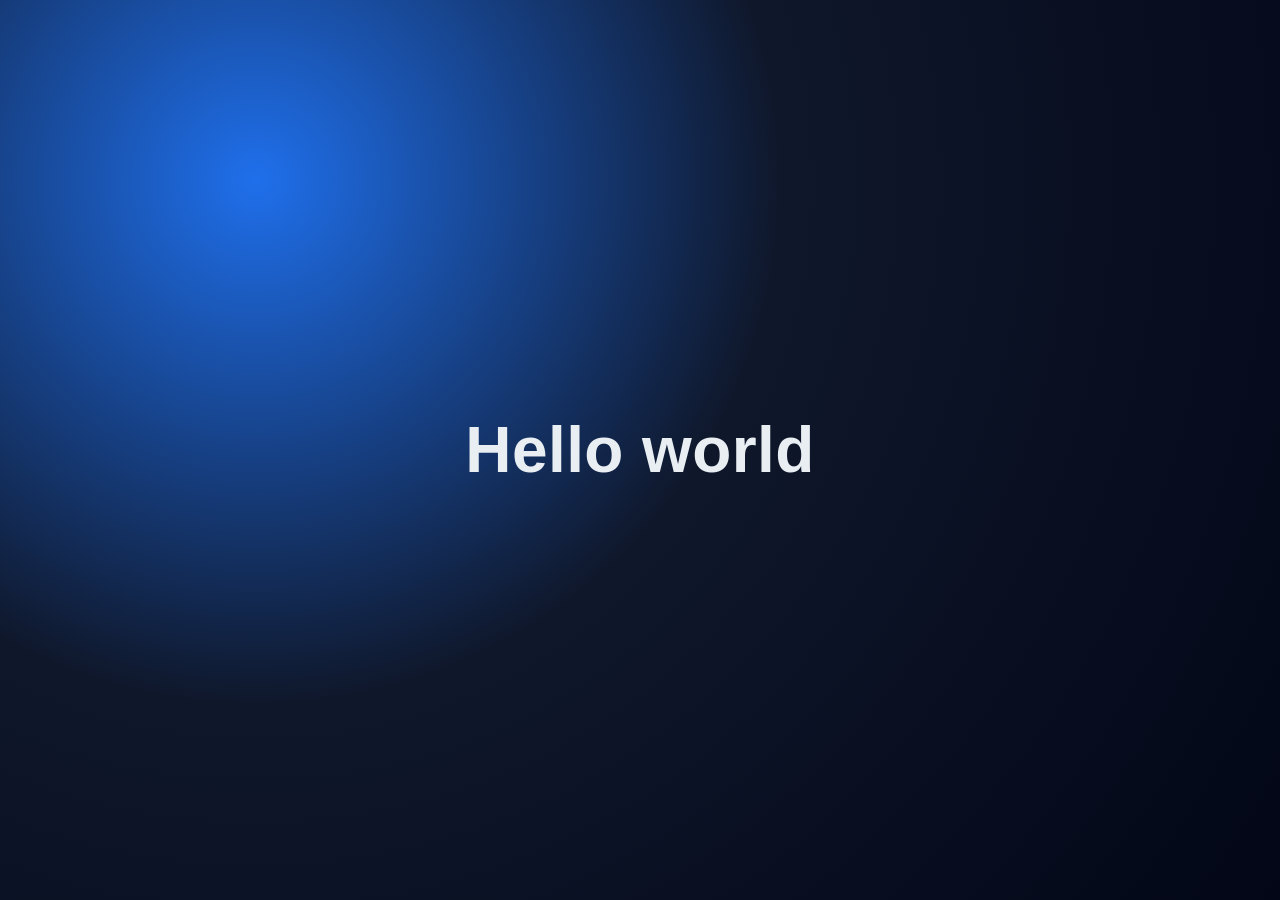
==== hello.html @ d7f7f08b "Add login button and demo auth redirect to hello page" ====
<!DOCTYPE html>
<html lang="pl">
<head>
<meta charset="UTF-8" />
<meta name="viewport" content="width=device-width, initial-scale=1.0" />
<title>Hello</title>
<style>
  :root{
    color-scheme: dark;
  }
  *{
    box-sizing:border-box;
  }
  body{
    margin:0;
    min-height:100vh;
    display:grid;
    place-items:center;
    font-family:Inter, Arial, sans-serif;
    background:radial-gradient(circle at 20% 20%, #1f6feb 0%, #0f172a 42%, #020617 100%);
    color:#e9eef3;
  }
  h1{
    margin:0;
    font-size:clamp(2rem, 6vw, 4rem);
    letter-spacing:.4px;
  }
</style>
</head>
<body>
  <h1>Hello world</h1>
</body>
</html>
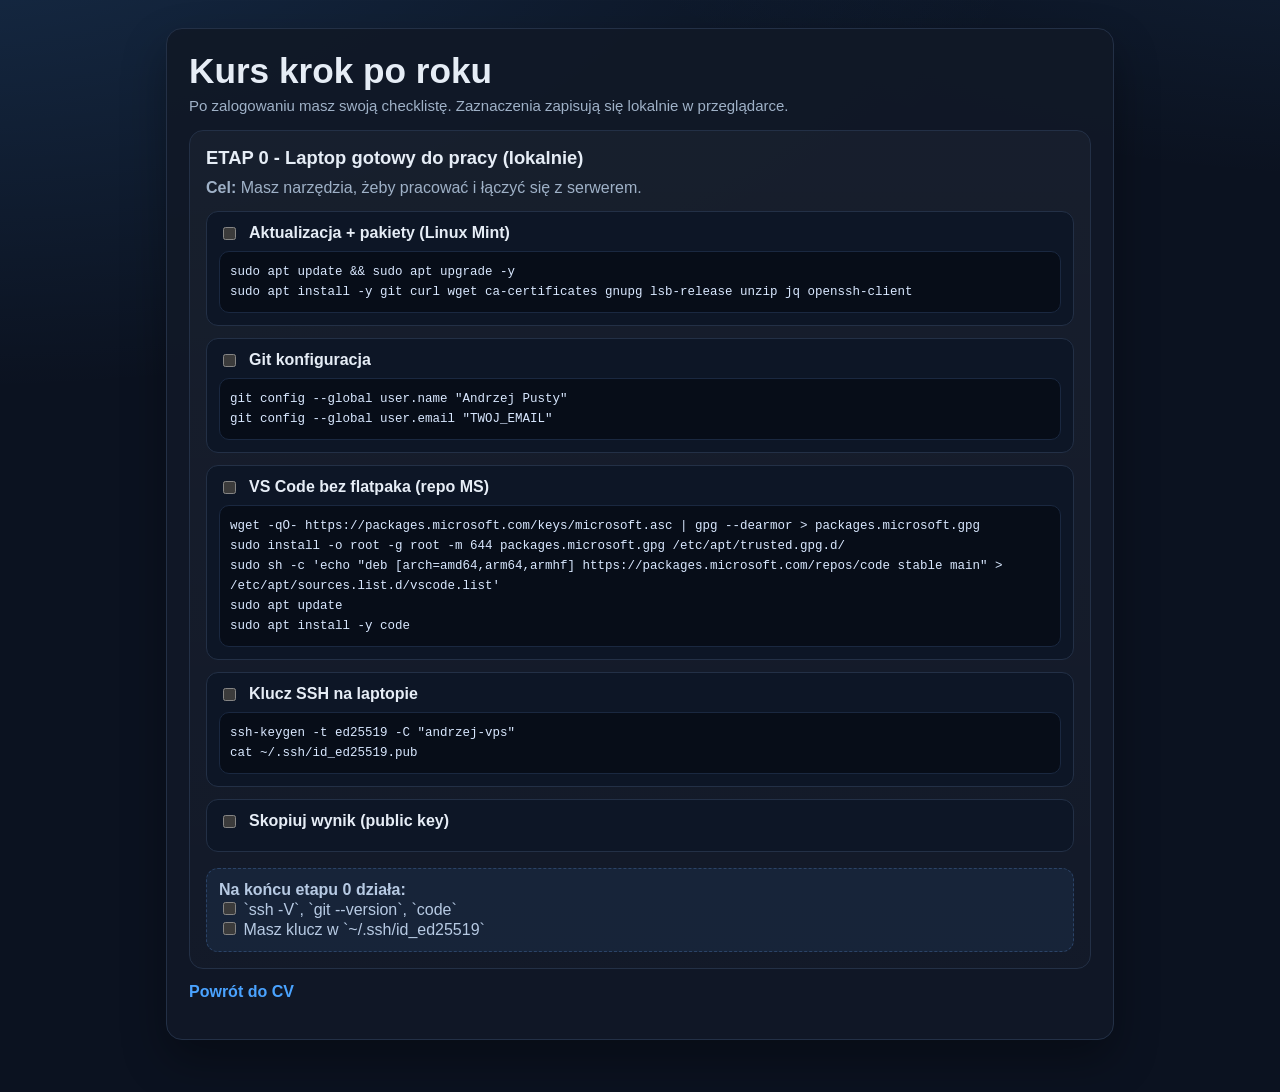
==== commit 3b3f7ee4: "Replace hello page with Etap 0 course checklist" ====
--- a/hello.html
+++ b/hello.html
@@ -3,31 +3,213 @@
 <head>
 <meta charset="UTF-8" />
 <meta name="viewport" content="width=device-width, initial-scale=1.0" />
-<title>Hello</title>
+<title>Kurs - Etap 0</title>
 <style>
   :root{
+    --bg:#0b1220;
+    --card:#111827;
+    --line:#233046;
+    --text:#e6edf6;
+    --muted:#9fb1c7;
+    --accent:#4aa3ff;
     color-scheme: dark;
   }
-  *{
-    box-sizing:border-box;
-  }
+  *{ box-sizing:border-box; }
   body{
     margin:0;
-    min-height:100vh;
+    font-family:Inter, Arial, sans-serif;
+    color:var(--text);
+    background:
+      radial-gradient(1100px 500px at -5% -10%, rgba(74,163,255,.18), transparent),
+      radial-gradient(900px 400px at 110% -20%, rgba(74,163,255,.14), transparent),
+      var(--bg);
+  }
+  .wrap{
+    max-width:980px;
+    margin:28px auto;
+    padding:0 16px 24px;
+  }
+  .panel{
+    background:rgba(17,24,39,.92);
+    border:1px solid var(--line);
+    border-radius:16px;
+    padding:22px;
+    box-shadow:0 20px 45px rgba(0,0,0,.33);
+  }
+  h1{
+    margin:0 0 6px;
+    font-size:clamp(1.5rem, 4vw, 2.2rem);
+  }
+  .lead{
+    margin:0 0 16px;
+    color:var(--muted);
+    font-size:15px;
+  }
+  .stage{
+    border:1px solid var(--line);
+    border-radius:14px;
+    padding:16px;
+    background:linear-gradient(180deg, rgba(255,255,255,.03), rgba(255,255,255,.01));
+  }
+  h2{
+    margin:0;
+    font-size:1.15rem;
+  }
+  .goal{
+    margin:10px 0 14px;
+    color:var(--muted);
+  }
+  .steps{
     display:grid;
-    place-items:center;
-    font-family:Inter, Arial, sans-serif;
-    background:radial-gradient(circle at 20% 20%, #1f6feb 0%, #0f172a 42%, #020617 100%);
-    color:#e9eef3;
-  }
-  h1{
-    margin:0;
-    font-size:clamp(2rem, 6vw, 4rem);
-    letter-spacing:.4px;
-  }
+    gap:12px;
+  }
+  .step{
+    border:1px solid var(--line);
+    border-radius:12px;
+    padding:12px;
+    background:#0d1626;
+  }
+  .step-head{
+    display:flex;
+    align-items:flex-start;
+    gap:10px;
+    margin-bottom:8px;
+  }
+  .step label{
+    font-weight:700;
+    cursor:pointer;
+  }
+  .step code{
+    display:block;
+    white-space:pre-wrap;
+    word-break:break-word;
+    font-family:ui-monospace, SFMono-Regular, Menlo, Monaco, Consolas, "Liberation Mono", "Courier New", monospace;
+    font-size:12.5px;
+    line-height:1.6;
+    padding:10px;
+    border-radius:10px;
+    background:#070d18;
+    border:1px solid #1a2840;
+    color:#d9e8ff;
+  }
+  .done{
+    margin-top:16px;
+    border:1px dashed #2b4367;
+    border-radius:12px;
+    padding:12px;
+    color:#b7cae3;
+    background:rgba(74,163,255,.08);
+  }
+  .back{
+    margin-top:14px;
+  }
+  .back a{
+    color:var(--accent);
+    text-decoration:none;
+    font-weight:700;
+  }
+  .back a:hover{ text-decoration:underline; }
 </style>
 </head>
 <body>
-  <h1>Hello world</h1>
+  <div class="wrap">
+    <main class="panel">
+      <h1>Kurs krok po roku</h1>
+      <p class="lead">Po zalogowaniu masz swoją checklistę. Zaznaczenia zapisują się lokalnie w przeglądarce.</p>
+
+      <section class="stage" aria-labelledby="stage0-title">
+        <h2 id="stage0-title">ETAP 0 - Laptop gotowy do pracy (lokalnie)</h2>
+        <p class="goal"><strong>Cel:</strong> Masz narzędzia, żeby pracować i łączyć się z serwerem.</p>
+
+        <div class="steps">
+          <article class="step">
+            <div class="step-head">
+              <input type="checkbox" id="step0-1" data-step />
+              <label for="step0-1">Aktualizacja + pakiety (Linux Mint)</label>
+            </div>
+            <code>sudo apt update && sudo apt upgrade -y
+sudo apt install -y git curl wget ca-certificates gnupg lsb-release unzip jq openssh-client</code>
+          </article>
+
+          <article class="step">
+            <div class="step-head">
+              <input type="checkbox" id="step0-2" data-step />
+              <label for="step0-2">Git konfiguracja</label>
+            </div>
+            <code>git config --global user.name "Andrzej Pusty"
+git config --global user.email "TWOJ_EMAIL"</code>
+          </article>
+
+          <article class="step">
+            <div class="step-head">
+              <input type="checkbox" id="step0-3" data-step />
+              <label for="step0-3">VS Code bez flatpaka (repo MS)</label>
+            </div>
+            <code>wget -qO- https://packages.microsoft.com/keys/microsoft.asc | gpg --dearmor > packages.microsoft.gpg
+sudo install -o root -g root -m 644 packages.microsoft.gpg /etc/apt/trusted.gpg.d/
+sudo sh -c 'echo "deb [arch=amd64,arm64,armhf] https://packages.microsoft.com/repos/code stable main" > /etc/apt/sources.list.d/vscode.list'
+sudo apt update
+sudo apt install -y code</code>
+          </article>
+
+          <article class="step">
+            <div class="step-head">
+              <input type="checkbox" id="step0-4" data-step />
+              <label for="step0-4">Klucz SSH na laptopie</label>
+            </div>
+            <code>ssh-keygen -t ed25519 -C "andrzej-vps"
+cat ~/.ssh/id_ed25519.pub</code>
+          </article>
+
+          <article class="step">
+            <div class="step-head">
+              <input type="checkbox" id="step0-5" data-step />
+              <label for="step0-5">Skopiuj wynik (public key)</label>
+            </div>
+          </article>
+        </div>
+
+        <div class="done">
+          <strong>Na końcu etapu 0 działa:</strong>
+          <div>
+            <label><input type="checkbox" id="step0-6" data-step /> `ssh -V`, `git --version`, `code`</label>
+          </div>
+          <div>
+            <label><input type="checkbox" id="step0-7" data-step /> Masz klucz w `~/.ssh/id_ed25519`</label>
+          </div>
+        </div>
+      </section>
+
+      <p class="back"><a href="index.html">Powrót do CV</a></p>
+    </main>
+  </div>
+
+  <script>
+    const STORAGE_KEY = "kurs_etap0_checklist_v1";
+    const checkboxes = Array.from(document.querySelectorAll("input[data-step]"));
+
+    function loadProgress(){
+      try{
+        const raw = localStorage.getItem(STORAGE_KEY);
+        if(!raw) return;
+        const saved = JSON.parse(raw);
+        checkboxes.forEach((cb) => {
+          cb.checked = Boolean(saved[cb.id]);
+        });
+      }catch(_e){
+      }
+    }
+
+    function saveProgress(){
+      const payload = {};
+      checkboxes.forEach((cb) => {
+        payload[cb.id] = cb.checked;
+      });
+      localStorage.setItem(STORAGE_KEY, JSON.stringify(payload));
+    }
+
+    loadProgress();
+    checkboxes.forEach((cb) => cb.addEventListener("change", saveProgress));
+  </script>
 </body>
 </html>
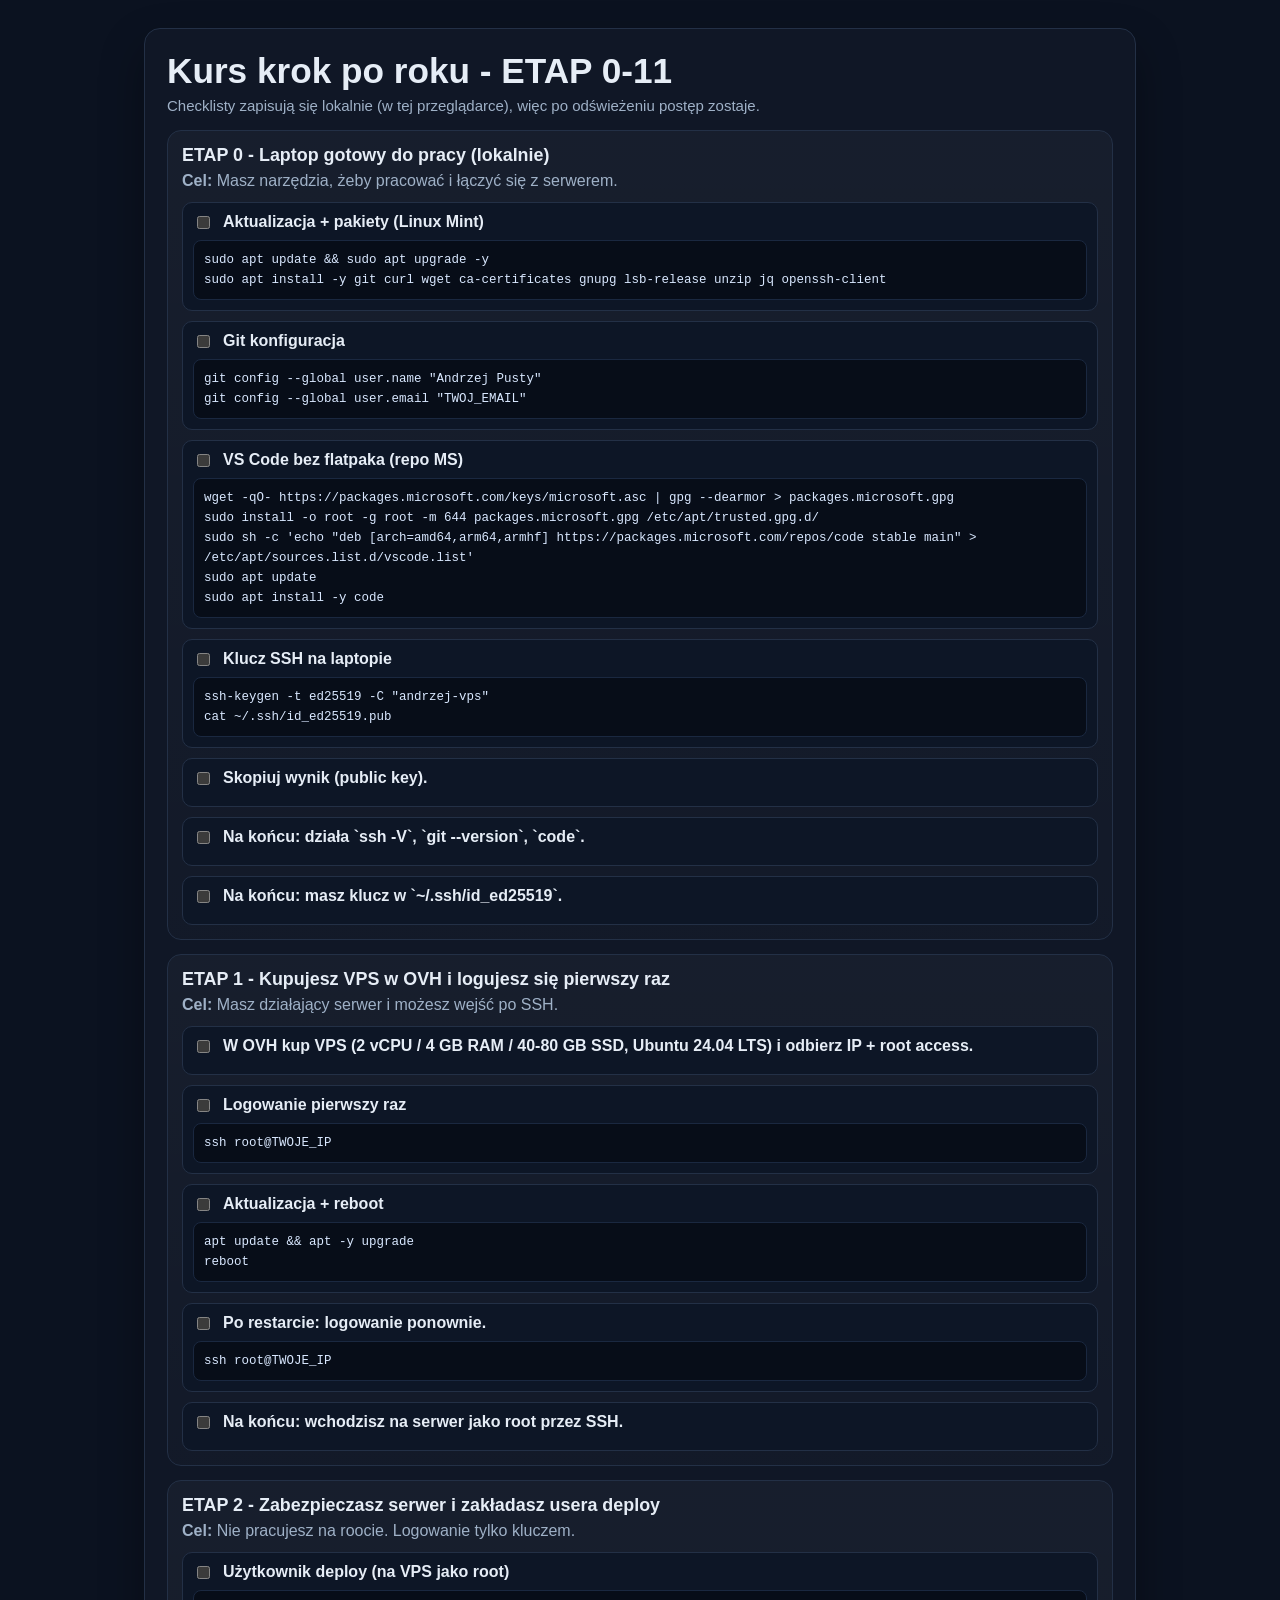
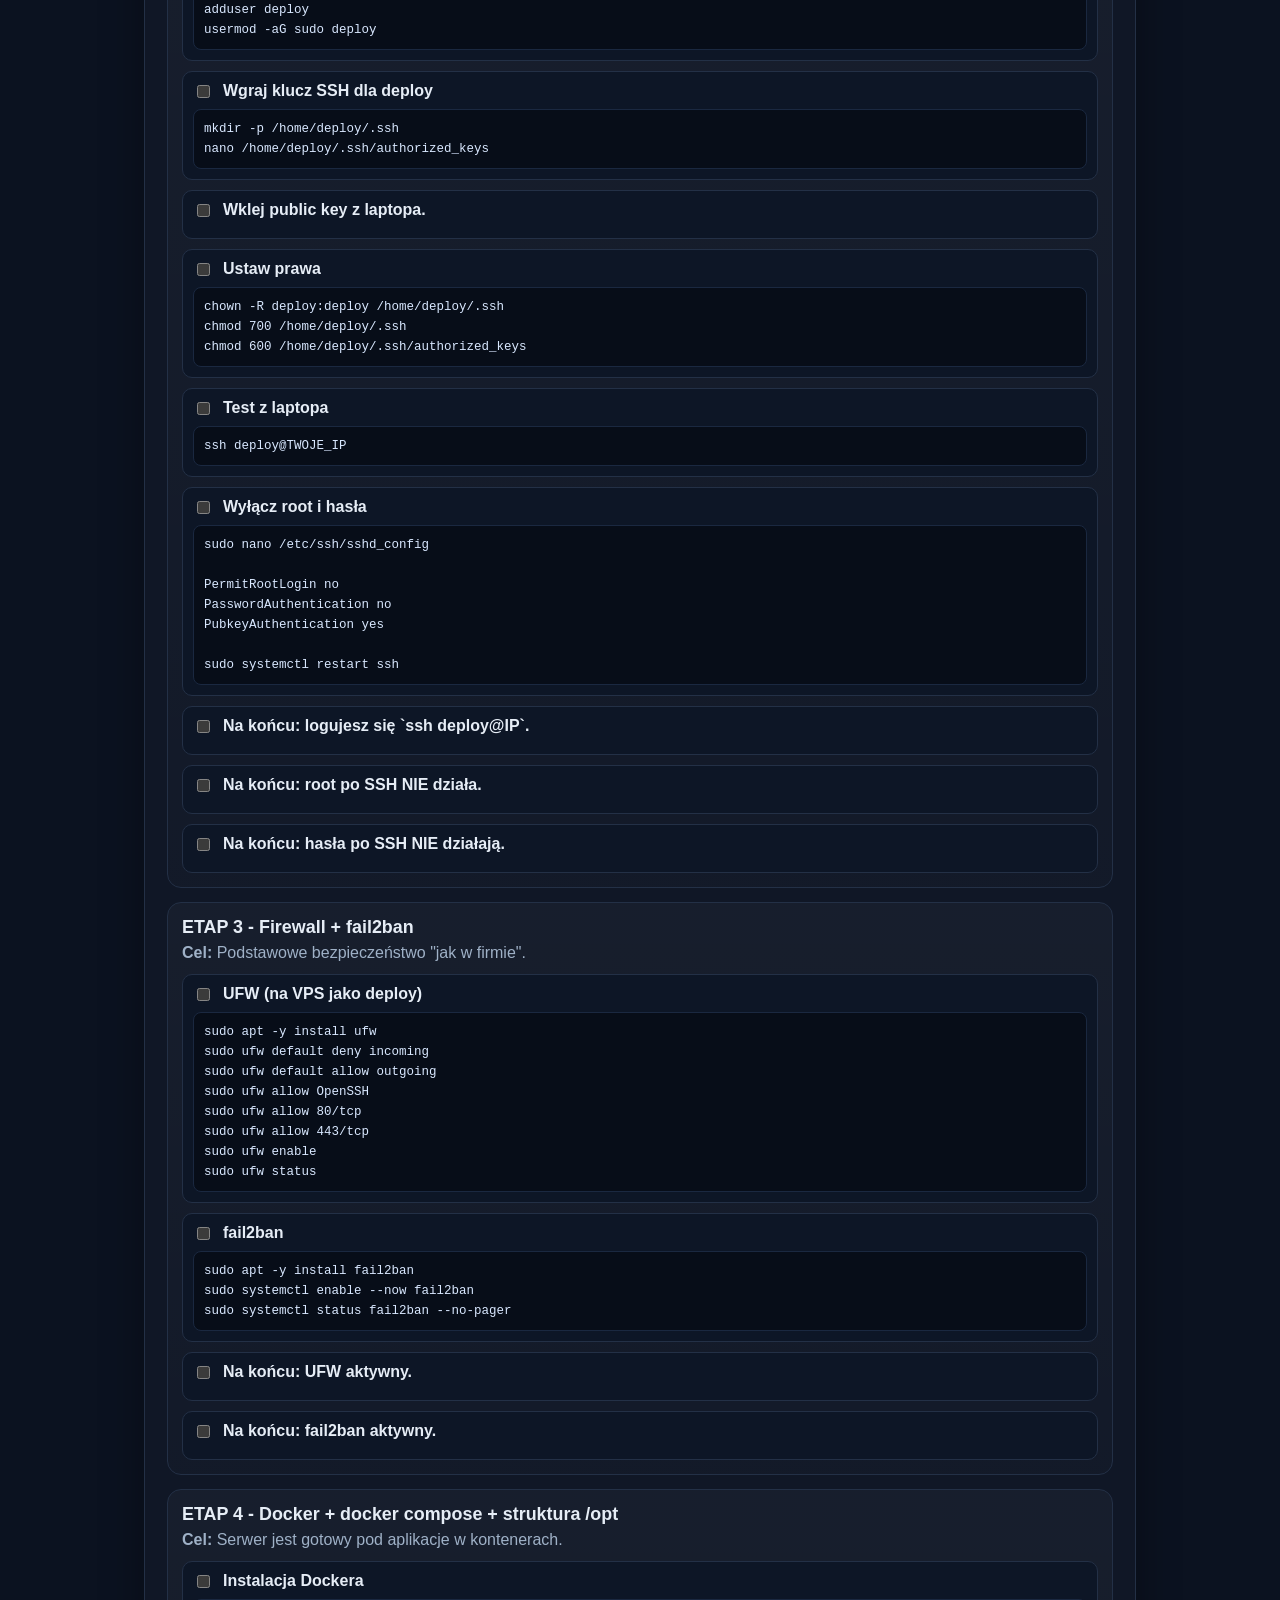
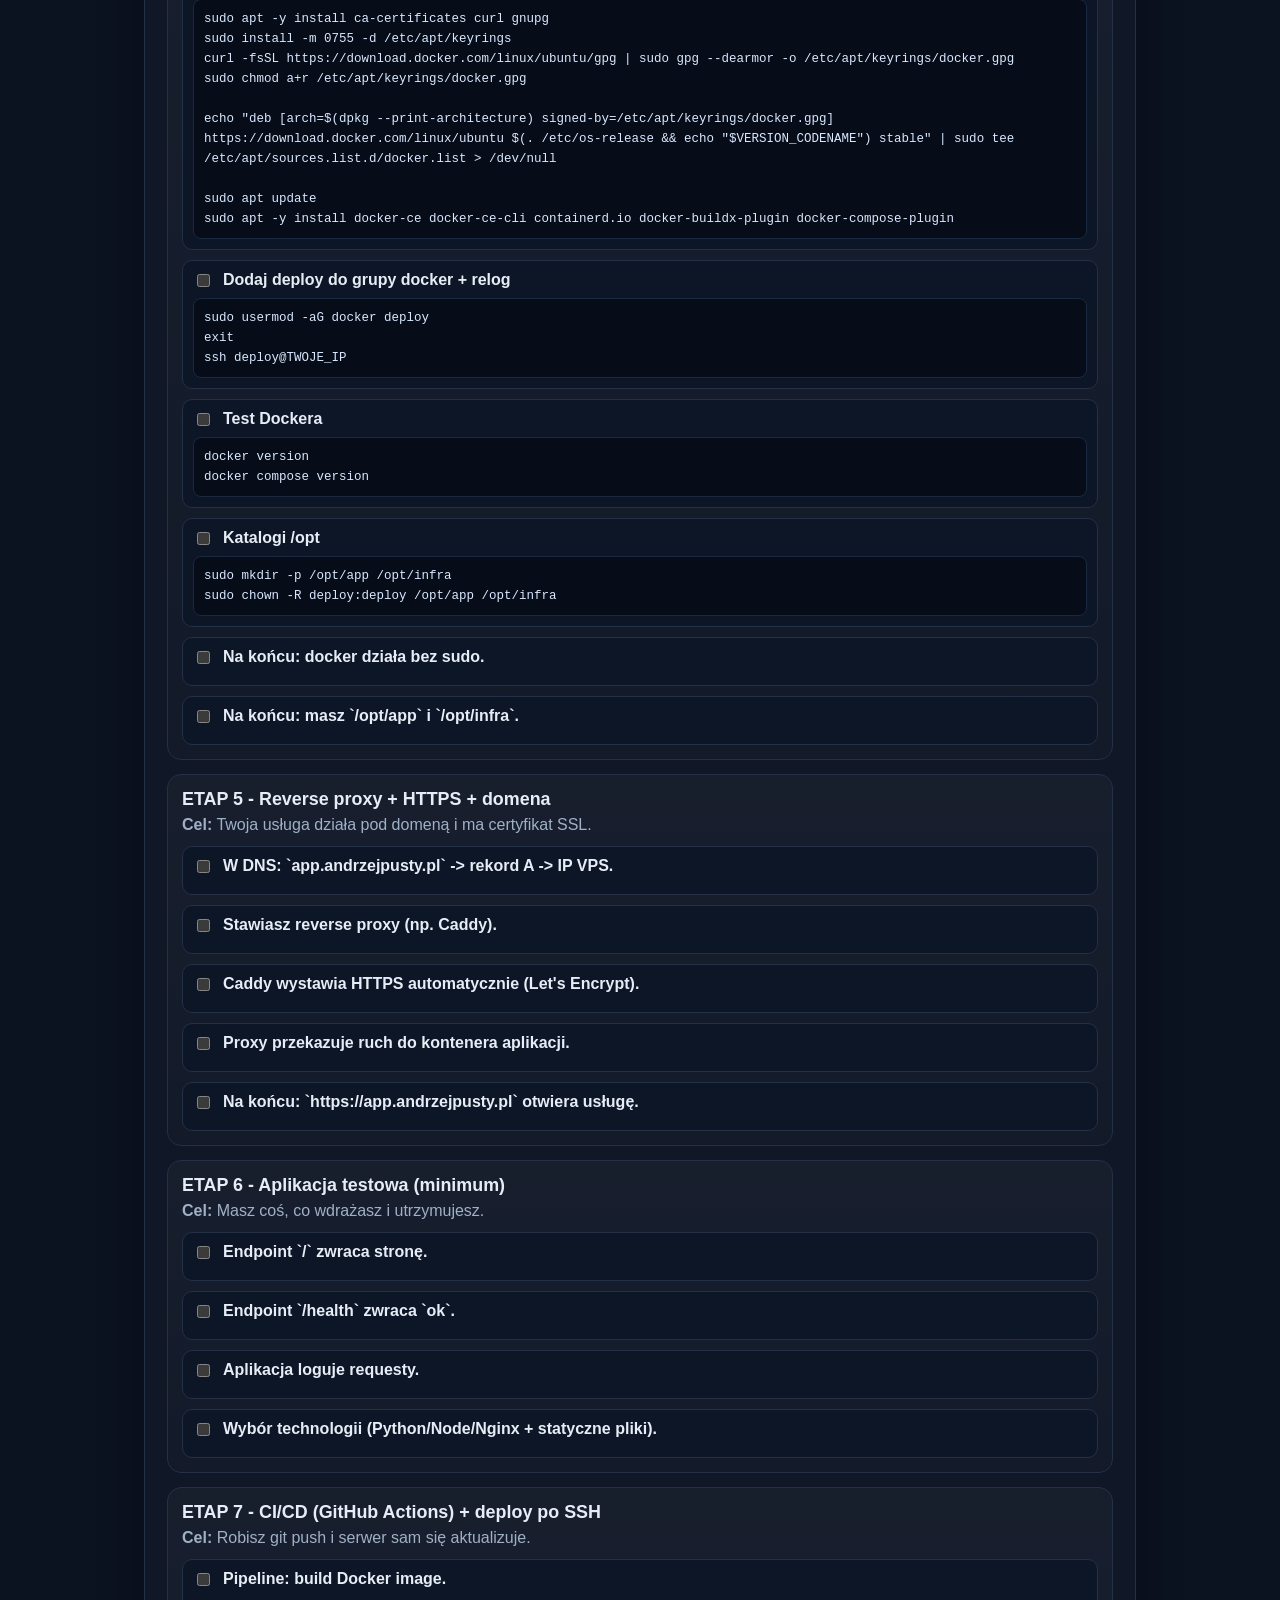
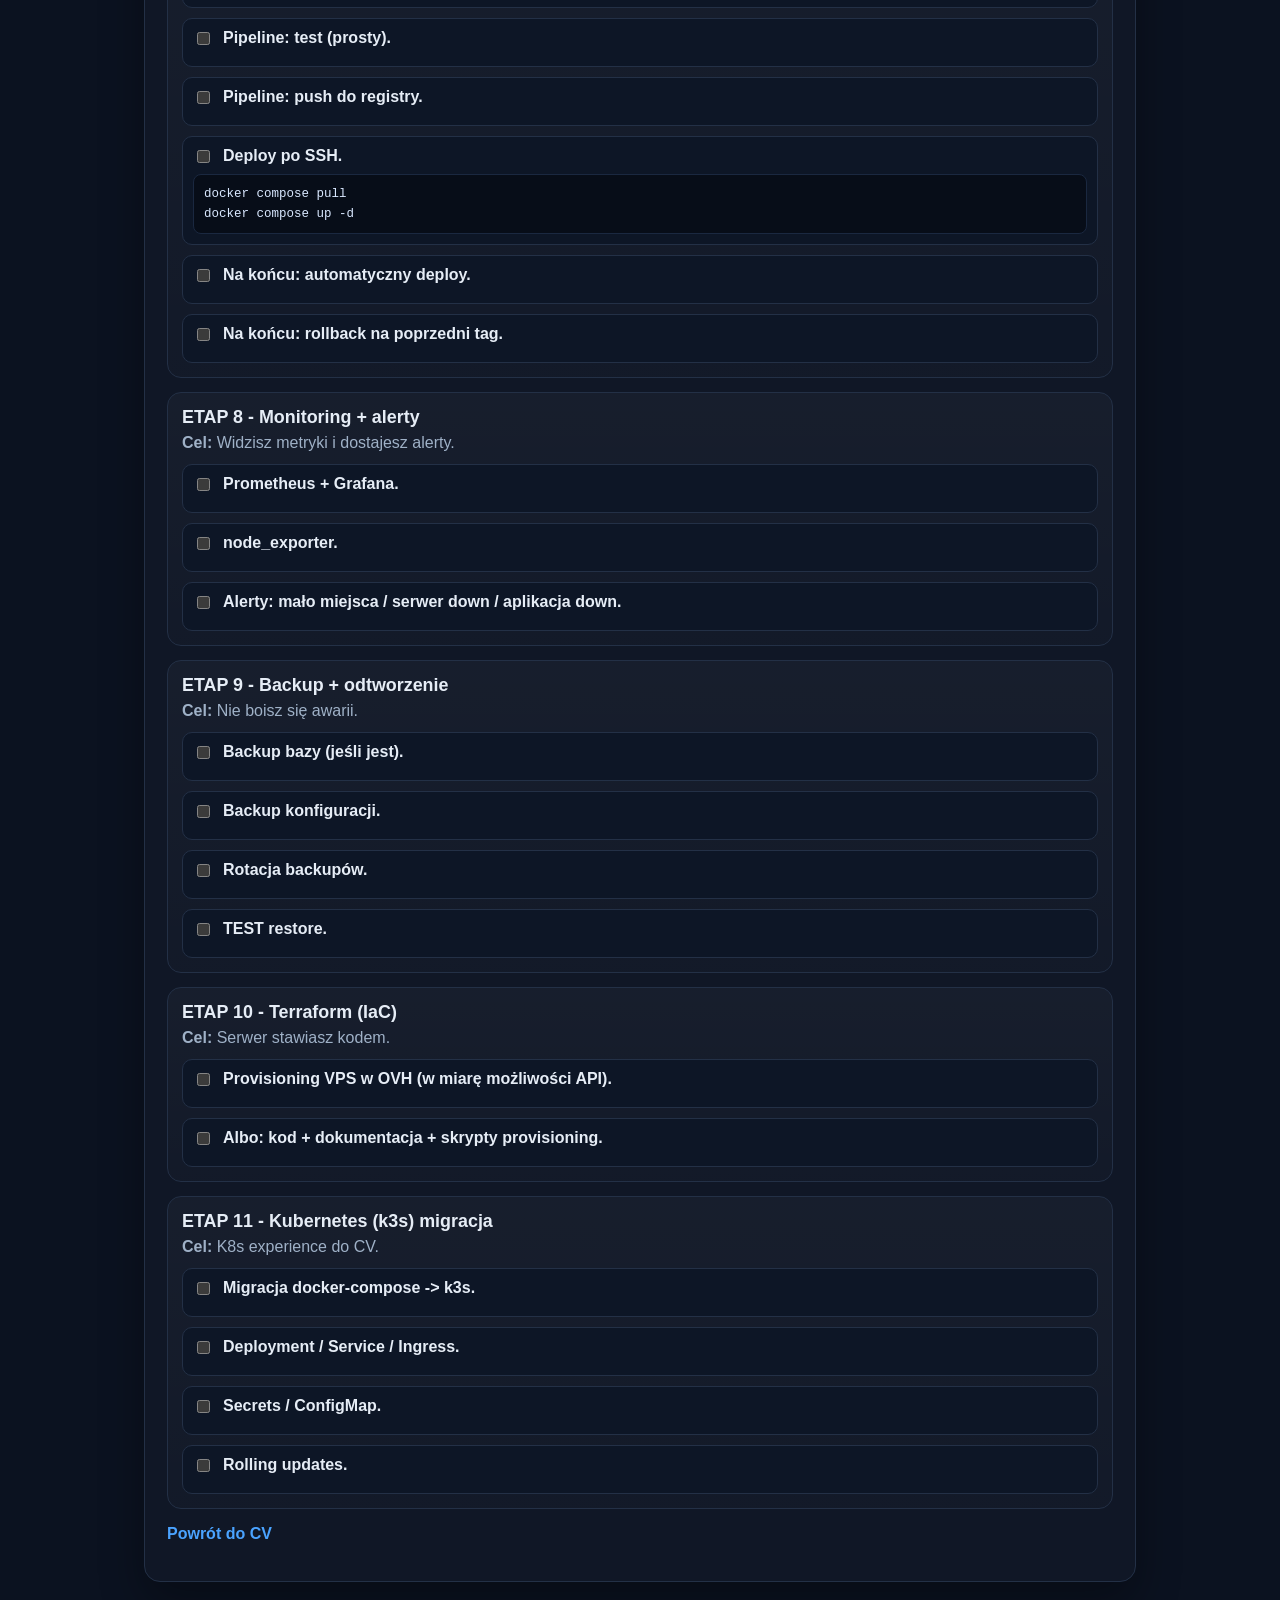
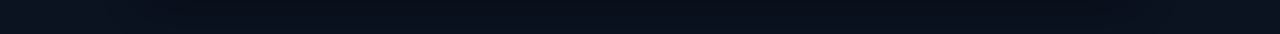
==== commit 580f1e7d: "Expand course page to full ETAP 0-11 roadmap" ====
--- a/hello.html
+++ b/hello.html
@@ -3,7 +3,7 @@
 <head>
 <meta charset="UTF-8" />
 <meta name="viewport" content="width=device-width, initial-scale=1.0" />
-<title>Kurs - Etap 0</title>
+<title>Kurs - Plan ETAP 0-11</title>
 <style>
   :root{
     --bg:#0b1220;
@@ -25,7 +25,7 @@
       var(--bg);
   }
   .wrap{
-    max-width:980px;
+    max-width:1024px;
     margin:28px auto;
     padding:0 16px 24px;
   }
@@ -45,28 +45,32 @@
     color:var(--muted);
     font-size:15px;
   }
+  .stages{
+    display:grid;
+    gap:14px;
+  }
   .stage{
     border:1px solid var(--line);
     border-radius:14px;
-    padding:16px;
+    padding:14px;
     background:linear-gradient(180deg, rgba(255,255,255,.03), rgba(255,255,255,.01));
   }
-  h2{
-    margin:0;
-    font-size:1.15rem;
+  .stage h2{
+    margin:0 0 6px;
+    font-size:1.12rem;
   }
   .goal{
-    margin:10px 0 14px;
+    margin:0 0 12px;
     color:var(--muted);
   }
   .steps{
     display:grid;
-    gap:12px;
+    gap:10px;
   }
   .step{
     border:1px solid var(--line);
-    border-radius:12px;
-    padding:12px;
+    border-radius:10px;
+    padding:10px;
     background:#0d1626;
   }
   .step-head{
@@ -79,29 +83,27 @@
     font-weight:700;
     cursor:pointer;
   }
-  .step code{
+  code{
     display:block;
     white-space:pre-wrap;
     word-break:break-word;
     font-family:ui-monospace, SFMono-Regular, Menlo, Monaco, Consolas, "Liberation Mono", "Courier New", monospace;
     font-size:12.5px;
     line-height:1.6;
-    padding:10px;
-    border-radius:10px;
+    padding:9px 10px;
+    border-radius:8px;
     background:#070d18;
     border:1px solid #1a2840;
     color:#d9e8ff;
   }
-  .done{
+  .simple{
+    margin:0;
+    padding-left:18px;
+    color:#d3e0f4;
+    line-height:1.6;
+  }
+  .back{
     margin-top:16px;
-    border:1px dashed #2b4367;
-    border-radius:12px;
-    padding:12px;
-    color:#b7cae3;
-    background:rgba(74,163,255,.08);
-  }
-  .back{
-    margin-top:14px;
   }
   .back a{
     color:var(--accent);
@@ -114,70 +116,251 @@
 <body>
   <div class="wrap">
     <main class="panel">
-      <h1>Kurs krok po roku</h1>
-      <p class="lead">Po zalogowaniu masz swoją checklistę. Zaznaczenia zapisują się lokalnie w przeglądarce.</p>
-
-      <section class="stage" aria-labelledby="stage0-title">
-        <h2 id="stage0-title">ETAP 0 - Laptop gotowy do pracy (lokalnie)</h2>
-        <p class="goal"><strong>Cel:</strong> Masz narzędzia, żeby pracować i łączyć się z serwerem.</p>
-
-        <div class="steps">
-          <article class="step">
-            <div class="step-head">
-              <input type="checkbox" id="step0-1" data-step />
-              <label for="step0-1">Aktualizacja + pakiety (Linux Mint)</label>
-            </div>
-            <code>sudo apt update && sudo apt upgrade -y
+      <h1>Kurs krok po roku - ETAP 0-11</h1>
+      <p class="lead">Checklisty zapisują się lokalnie (w tej przeglądarce), więc po odświeżeniu postęp zostaje.</p>
+
+      <section class="stages">
+        <article class="stage">
+          <h2>ETAP 0 - Laptop gotowy do pracy (lokalnie)</h2>
+          <p class="goal"><strong>Cel:</strong> Masz narzędzia, żeby pracować i łączyć się z serwerem.</p>
+          <div class="steps">
+            <div class="step">
+              <div class="step-head"><input type="checkbox" id="s0-1" data-step /><label for="s0-1">Aktualizacja + pakiety (Linux Mint)</label></div>
+              <code>sudo apt update && sudo apt upgrade -y
 sudo apt install -y git curl wget ca-certificates gnupg lsb-release unzip jq openssh-client</code>
-          </article>
-
-          <article class="step">
-            <div class="step-head">
-              <input type="checkbox" id="step0-2" data-step />
-              <label for="step0-2">Git konfiguracja</label>
-            </div>
-            <code>git config --global user.name "Andrzej Pusty"
+            </div>
+            <div class="step">
+              <div class="step-head"><input type="checkbox" id="s0-2" data-step /><label for="s0-2">Git konfiguracja</label></div>
+              <code>git config --global user.name "Andrzej Pusty"
 git config --global user.email "TWOJ_EMAIL"</code>
-          </article>
-
-          <article class="step">
-            <div class="step-head">
-              <input type="checkbox" id="step0-3" data-step />
-              <label for="step0-3">VS Code bez flatpaka (repo MS)</label>
-            </div>
-            <code>wget -qO- https://packages.microsoft.com/keys/microsoft.asc | gpg --dearmor > packages.microsoft.gpg
+            </div>
+            <div class="step">
+              <div class="step-head"><input type="checkbox" id="s0-3" data-step /><label for="s0-3">VS Code bez flatpaka (repo MS)</label></div>
+              <code>wget -qO- https://packages.microsoft.com/keys/microsoft.asc | gpg --dearmor > packages.microsoft.gpg
 sudo install -o root -g root -m 644 packages.microsoft.gpg /etc/apt/trusted.gpg.d/
 sudo sh -c 'echo "deb [arch=amd64,arm64,armhf] https://packages.microsoft.com/repos/code stable main" > /etc/apt/sources.list.d/vscode.list'
 sudo apt update
 sudo apt install -y code</code>
-          </article>
-
-          <article class="step">
-            <div class="step-head">
-              <input type="checkbox" id="step0-4" data-step />
-              <label for="step0-4">Klucz SSH na laptopie</label>
-            </div>
-            <code>ssh-keygen -t ed25519 -C "andrzej-vps"
+            </div>
+            <div class="step">
+              <div class="step-head"><input type="checkbox" id="s0-4" data-step /><label for="s0-4">Klucz SSH na laptopie</label></div>
+              <code>ssh-keygen -t ed25519 -C "andrzej-vps"
 cat ~/.ssh/id_ed25519.pub</code>
-          </article>
-
-          <article class="step">
-            <div class="step-head">
-              <input type="checkbox" id="step0-5" data-step />
-              <label for="step0-5">Skopiuj wynik (public key)</label>
-            </div>
-          </article>
-        </div>
-
-        <div class="done">
-          <strong>Na końcu etapu 0 działa:</strong>
-          <div>
-            <label><input type="checkbox" id="step0-6" data-step /> `ssh -V`, `git --version`, `code`</label>
-          </div>
-          <div>
-            <label><input type="checkbox" id="step0-7" data-step /> Masz klucz w `~/.ssh/id_ed25519`</label>
-          </div>
-        </div>
+            </div>
+            <div class="step"><div class="step-head"><input type="checkbox" id="s0-5" data-step /><label for="s0-5">Skopiuj wynik (public key).</label></div></div>
+            <div class="step"><div class="step-head"><input type="checkbox" id="s0-6" data-step /><label for="s0-6">Na końcu: działa `ssh -V`, `git --version`, `code`.</label></div></div>
+            <div class="step"><div class="step-head"><input type="checkbox" id="s0-7" data-step /><label for="s0-7">Na końcu: masz klucz w `~/.ssh/id_ed25519`.</label></div></div>
+          </div>
+        </article>
+
+        <article class="stage">
+          <h2>ETAP 1 - Kupujesz VPS w OVH i logujesz się pierwszy raz</h2>
+          <p class="goal"><strong>Cel:</strong> Masz działający serwer i możesz wejść po SSH.</p>
+          <div class="steps">
+            <div class="step">
+              <div class="step-head"><input type="checkbox" id="s1-1" data-step /><label for="s1-1">W OVH kup VPS (2 vCPU / 4 GB RAM / 40-80 GB SSD, Ubuntu 24.04 LTS) i odbierz IP + root access.</label></div>
+            </div>
+            <div class="step">
+              <div class="step-head"><input type="checkbox" id="s1-2" data-step /><label for="s1-2">Logowanie pierwszy raz</label></div>
+              <code>ssh root@TWOJE_IP</code>
+            </div>
+            <div class="step">
+              <div class="step-head"><input type="checkbox" id="s1-3" data-step /><label for="s1-3">Aktualizacja + reboot</label></div>
+              <code>apt update && apt -y upgrade
+reboot</code>
+            </div>
+            <div class="step">
+              <div class="step-head"><input type="checkbox" id="s1-4" data-step /><label for="s1-4">Po restarcie: logowanie ponownie.</label></div>
+              <code>ssh root@TWOJE_IP</code>
+            </div>
+            <div class="step"><div class="step-head"><input type="checkbox" id="s1-5" data-step /><label for="s1-5">Na końcu: wchodzisz na serwer jako root przez SSH.</label></div></div>
+          </div>
+        </article>
+
+        <article class="stage">
+          <h2>ETAP 2 - Zabezpieczasz serwer i zakładasz usera deploy</h2>
+          <p class="goal"><strong>Cel:</strong> Nie pracujesz na roocie. Logowanie tylko kluczem.</p>
+          <div class="steps">
+            <div class="step">
+              <div class="step-head"><input type="checkbox" id="s2-1" data-step /><label for="s2-1">Użytkownik deploy (na VPS jako root)</label></div>
+              <code>adduser deploy
+usermod -aG sudo deploy</code>
+            </div>
+            <div class="step">
+              <div class="step-head"><input type="checkbox" id="s2-2" data-step /><label for="s2-2">Wgraj klucz SSH dla deploy</label></div>
+              <code>mkdir -p /home/deploy/.ssh
+nano /home/deploy/.ssh/authorized_keys</code>
+            </div>
+            <div class="step"><div class="step-head"><input type="checkbox" id="s2-3" data-step /><label for="s2-3">Wklej public key z laptopa.</label></div></div>
+            <div class="step">
+              <div class="step-head"><input type="checkbox" id="s2-4" data-step /><label for="s2-4">Ustaw prawa</label></div>
+              <code>chown -R deploy:deploy /home/deploy/.ssh
+chmod 700 /home/deploy/.ssh
+chmod 600 /home/deploy/.ssh/authorized_keys</code>
+            </div>
+            <div class="step">
+              <div class="step-head"><input type="checkbox" id="s2-5" data-step /><label for="s2-5">Test z laptopa</label></div>
+              <code>ssh deploy@TWOJE_IP</code>
+            </div>
+            <div class="step">
+              <div class="step-head"><input type="checkbox" id="s2-6" data-step /><label for="s2-6">Wyłącz root i hasła</label></div>
+              <code>sudo nano /etc/ssh/sshd_config
+
+PermitRootLogin no
+PasswordAuthentication no
+PubkeyAuthentication yes
+
+sudo systemctl restart ssh</code>
+            </div>
+            <div class="step"><div class="step-head"><input type="checkbox" id="s2-7" data-step /><label for="s2-7">Na końcu: logujesz się `ssh deploy@IP`.</label></div></div>
+            <div class="step"><div class="step-head"><input type="checkbox" id="s2-8" data-step /><label for="s2-8">Na końcu: root po SSH NIE działa.</label></div></div>
+            <div class="step"><div class="step-head"><input type="checkbox" id="s2-9" data-step /><label for="s2-9">Na końcu: hasła po SSH NIE działają.</label></div></div>
+          </div>
+        </article>
+
+        <article class="stage">
+          <h2>ETAP 3 - Firewall + fail2ban</h2>
+          <p class="goal"><strong>Cel:</strong> Podstawowe bezpieczeństwo "jak w firmie".</p>
+          <div class="steps">
+            <div class="step">
+              <div class="step-head"><input type="checkbox" id="s3-1" data-step /><label for="s3-1">UFW (na VPS jako deploy)</label></div>
+              <code>sudo apt -y install ufw
+sudo ufw default deny incoming
+sudo ufw default allow outgoing
+sudo ufw allow OpenSSH
+sudo ufw allow 80/tcp
+sudo ufw allow 443/tcp
+sudo ufw enable
+sudo ufw status</code>
+            </div>
+            <div class="step">
+              <div class="step-head"><input type="checkbox" id="s3-2" data-step /><label for="s3-2">fail2ban</label></div>
+              <code>sudo apt -y install fail2ban
+sudo systemctl enable --now fail2ban
+sudo systemctl status fail2ban --no-pager</code>
+            </div>
+            <div class="step"><div class="step-head"><input type="checkbox" id="s3-3" data-step /><label for="s3-3">Na końcu: UFW aktywny.</label></div></div>
+            <div class="step"><div class="step-head"><input type="checkbox" id="s3-4" data-step /><label for="s3-4">Na końcu: fail2ban aktywny.</label></div></div>
+          </div>
+        </article>
+
+        <article class="stage">
+          <h2>ETAP 4 - Docker + docker compose + struktura /opt</h2>
+          <p class="goal"><strong>Cel:</strong> Serwer jest gotowy pod aplikacje w kontenerach.</p>
+          <div class="steps">
+            <div class="step">
+              <div class="step-head"><input type="checkbox" id="s4-1" data-step /><label for="s4-1">Instalacja Dockera</label></div>
+              <code>sudo apt -y install ca-certificates curl gnupg
+sudo install -m 0755 -d /etc/apt/keyrings
+curl -fsSL https://download.docker.com/linux/ubuntu/gpg | sudo gpg --dearmor -o /etc/apt/keyrings/docker.gpg
+sudo chmod a+r /etc/apt/keyrings/docker.gpg
+
+echo "deb [arch=$(dpkg --print-architecture) signed-by=/etc/apt/keyrings/docker.gpg] https://download.docker.com/linux/ubuntu $(. /etc/os-release && echo "$VERSION_CODENAME") stable" | sudo tee /etc/apt/sources.list.d/docker.list > /dev/null
+
+sudo apt update
+sudo apt -y install docker-ce docker-ce-cli containerd.io docker-buildx-plugin docker-compose-plugin</code>
+            </div>
+            <div class="step">
+              <div class="step-head"><input type="checkbox" id="s4-2" data-step /><label for="s4-2">Dodaj deploy do grupy docker + relog</label></div>
+              <code>sudo usermod -aG docker deploy
+exit
+ssh deploy@TWOJE_IP</code>
+            </div>
+            <div class="step">
+              <div class="step-head"><input type="checkbox" id="s4-3" data-step /><label for="s4-3">Test Dockera</label></div>
+              <code>docker version
+docker compose version</code>
+            </div>
+            <div class="step">
+              <div class="step-head"><input type="checkbox" id="s4-4" data-step /><label for="s4-4">Katalogi /opt</label></div>
+              <code>sudo mkdir -p /opt/app /opt/infra
+sudo chown -R deploy:deploy /opt/app /opt/infra</code>
+            </div>
+            <div class="step"><div class="step-head"><input type="checkbox" id="s4-5" data-step /><label for="s4-5">Na końcu: docker działa bez sudo.</label></div></div>
+            <div class="step"><div class="step-head"><input type="checkbox" id="s4-6" data-step /><label for="s4-6">Na końcu: masz `/opt/app` i `/opt/infra`.</label></div></div>
+          </div>
+        </article>
+
+        <article class="stage">
+          <h2>ETAP 5 - Reverse proxy + HTTPS + domena</h2>
+          <p class="goal"><strong>Cel:</strong> Twoja usługa działa pod domeną i ma certyfikat SSL.</p>
+          <div class="steps">
+            <div class="step"><div class="step-head"><input type="checkbox" id="s5-1" data-step /><label for="s5-1">W DNS: `app.andrzejpusty.pl` -> rekord A -> IP VPS.</label></div></div>
+            <div class="step"><div class="step-head"><input type="checkbox" id="s5-2" data-step /><label for="s5-2">Stawiasz reverse proxy (np. Caddy).</label></div></div>
+            <div class="step"><div class="step-head"><input type="checkbox" id="s5-3" data-step /><label for="s5-3">Caddy wystawia HTTPS automatycznie (Let's Encrypt).</label></div></div>
+            <div class="step"><div class="step-head"><input type="checkbox" id="s5-4" data-step /><label for="s5-4">Proxy przekazuje ruch do kontenera aplikacji.</label></div></div>
+            <div class="step"><div class="step-head"><input type="checkbox" id="s5-5" data-step /><label for="s5-5">Na końcu: `https://app.andrzejpusty.pl` otwiera usługę.</label></div></div>
+          </div>
+        </article>
+
+        <article class="stage">
+          <h2>ETAP 6 - Aplikacja testowa (minimum)</h2>
+          <p class="goal"><strong>Cel:</strong> Masz coś, co wdrażasz i utrzymujesz.</p>
+          <div class="steps">
+            <div class="step"><div class="step-head"><input type="checkbox" id="s6-1" data-step /><label for="s6-1">Endpoint `/` zwraca stronę.</label></div></div>
+            <div class="step"><div class="step-head"><input type="checkbox" id="s6-2" data-step /><label for="s6-2">Endpoint `/health` zwraca `ok`.</label></div></div>
+            <div class="step"><div class="step-head"><input type="checkbox" id="s6-3" data-step /><label for="s6-3">Aplikacja loguje requesty.</label></div></div>
+            <div class="step"><div class="step-head"><input type="checkbox" id="s6-4" data-step /><label for="s6-4">Wybór technologii (Python/Node/Nginx + statyczne pliki).</label></div></div>
+          </div>
+        </article>
+
+        <article class="stage">
+          <h2>ETAP 7 - CI/CD (GitHub Actions) + deploy po SSH</h2>
+          <p class="goal"><strong>Cel:</strong> Robisz git push i serwer sam się aktualizuje.</p>
+          <div class="steps">
+            <div class="step"><div class="step-head"><input type="checkbox" id="s7-1" data-step /><label for="s7-1">Pipeline: build Docker image.</label></div></div>
+            <div class="step"><div class="step-head"><input type="checkbox" id="s7-2" data-step /><label for="s7-2">Pipeline: test (prosty).</label></div></div>
+            <div class="step"><div class="step-head"><input type="checkbox" id="s7-3" data-step /><label for="s7-3">Pipeline: push do registry.</label></div></div>
+            <div class="step">
+              <div class="step-head"><input type="checkbox" id="s7-4" data-step /><label for="s7-4">Deploy po SSH.</label></div>
+              <code>docker compose pull
+docker compose up -d</code>
+            </div>
+            <div class="step"><div class="step-head"><input type="checkbox" id="s7-5" data-step /><label for="s7-5">Na końcu: automatyczny deploy.</label></div></div>
+            <div class="step"><div class="step-head"><input type="checkbox" id="s7-6" data-step /><label for="s7-6">Na końcu: rollback na poprzedni tag.</label></div></div>
+          </div>
+        </article>
+
+        <article class="stage">
+          <h2>ETAP 8 - Monitoring + alerty</h2>
+          <p class="goal"><strong>Cel:</strong> Widzisz metryki i dostajesz alerty.</p>
+          <div class="steps">
+            <div class="step"><div class="step-head"><input type="checkbox" id="s8-1" data-step /><label for="s8-1">Prometheus + Grafana.</label></div></div>
+            <div class="step"><div class="step-head"><input type="checkbox" id="s8-2" data-step /><label for="s8-2">node_exporter.</label></div></div>
+            <div class="step"><div class="step-head"><input type="checkbox" id="s8-3" data-step /><label for="s8-3">Alerty: mało miejsca / serwer down / aplikacja down.</label></div></div>
+          </div>
+        </article>
+
+        <article class="stage">
+          <h2>ETAP 9 - Backup + odtworzenie</h2>
+          <p class="goal"><strong>Cel:</strong> Nie boisz się awarii.</p>
+          <div class="steps">
+            <div class="step"><div class="step-head"><input type="checkbox" id="s9-1" data-step /><label for="s9-1">Backup bazy (jeśli jest).</label></div></div>
+            <div class="step"><div class="step-head"><input type="checkbox" id="s9-2" data-step /><label for="s9-2">Backup konfiguracji.</label></div></div>
+            <div class="step"><div class="step-head"><input type="checkbox" id="s9-3" data-step /><label for="s9-3">Rotacja backupów.</label></div></div>
+            <div class="step"><div class="step-head"><input type="checkbox" id="s9-4" data-step /><label for="s9-4">TEST restore.</label></div></div>
+          </div>
+        </article>
+
+        <article class="stage">
+          <h2>ETAP 10 - Terraform (IaC)</h2>
+          <p class="goal"><strong>Cel:</strong> Serwer stawiasz kodem.</p>
+          <div class="steps">
+            <div class="step"><div class="step-head"><input type="checkbox" id="s10-1" data-step /><label for="s10-1">Provisioning VPS w OVH (w miarę możliwości API).</label></div></div>
+            <div class="step"><div class="step-head"><input type="checkbox" id="s10-2" data-step /><label for="s10-2">Albo: kod + dokumentacja + skrypty provisioning.</label></div></div>
+          </div>
+        </article>
+
+        <article class="stage">
+          <h2>ETAP 11 - Kubernetes (k3s) migracja</h2>
+          <p class="goal"><strong>Cel:</strong> K8s experience do CV.</p>
+          <div class="steps">
+            <div class="step"><div class="step-head"><input type="checkbox" id="s11-1" data-step /><label for="s11-1">Migracja docker-compose -> k3s.</label></div></div>
+            <div class="step"><div class="step-head"><input type="checkbox" id="s11-2" data-step /><label for="s11-2">Deployment / Service / Ingress.</label></div></div>
+            <div class="step"><div class="step-head"><input type="checkbox" id="s11-3" data-step /><label for="s11-3">Secrets / ConfigMap.</label></div></div>
+            <div class="step"><div class="step-head"><input type="checkbox" id="s11-4" data-step /><label for="s11-4">Rolling updates.</label></div></div>
+          </div>
+        </article>
       </section>
 
       <p class="back"><a href="index.html">Powrót do CV</a></p>
@@ -185,7 +368,7 @@
   </div>
 
   <script>
-    const STORAGE_KEY = "kurs_etap0_checklist_v1";
+    const STORAGE_KEY = "kurs_plan_0_11_checklist_v1";
     const checkboxes = Array.from(document.querySelectorAll("input[data-step]"));
 
     function loadProgress(){
